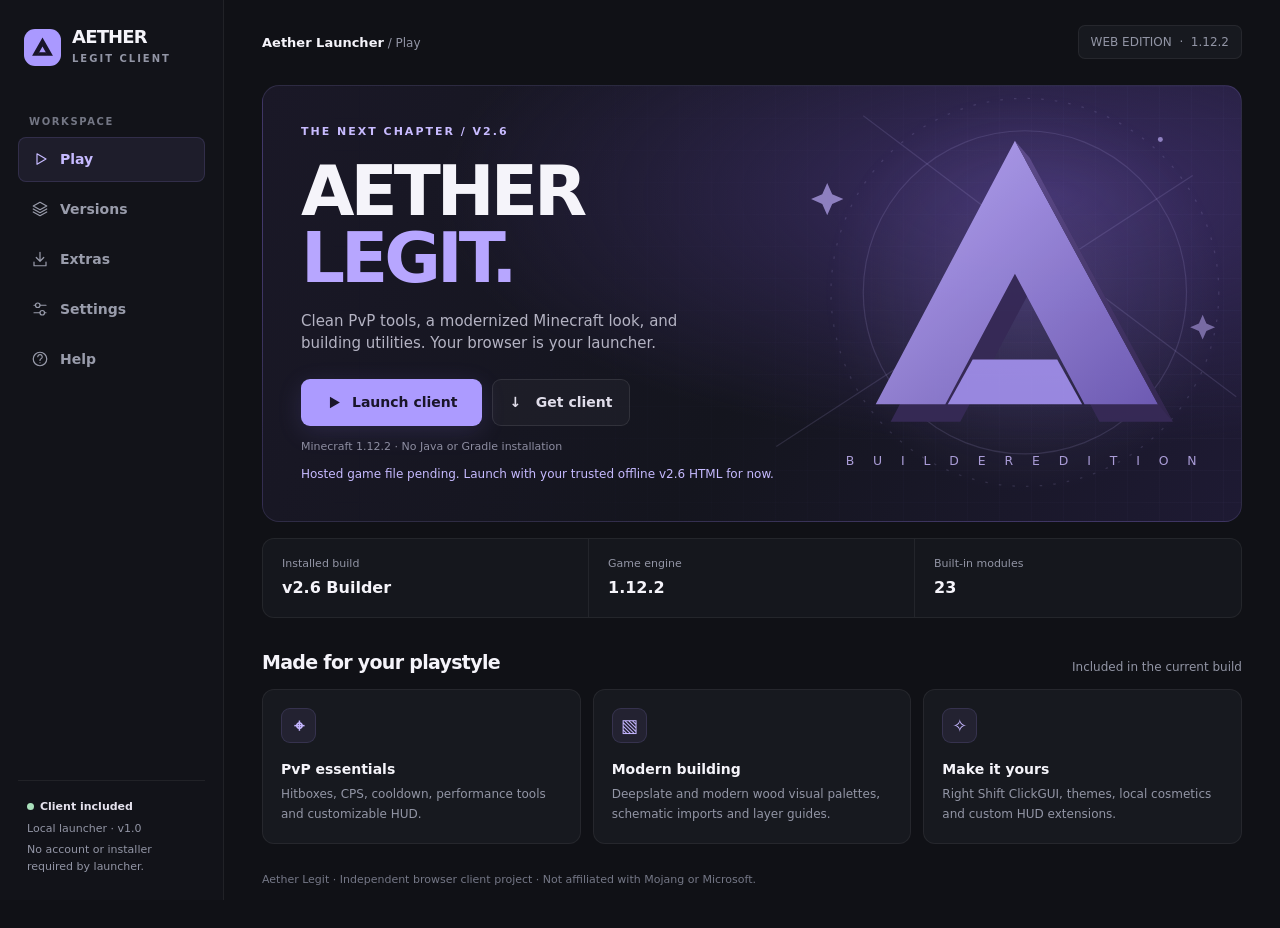
==== aether-legit/index.html @ 1e9635c4 "Add Aether Legit v2.6 launcher with local-file fallback" ====
<!doctype html>
<html lang="en"><head><meta charset="utf-8"><meta name="viewport" content="width=device-width, initial-scale=1"><meta name="theme-color" content="#101116"><title>Aether Legit — Launcher</title><meta name="description" content="Launch Aether Legit 1.12.2 Builder Edition in your browser."><style>
:root{color-scheme:dark;--bg:#101116;--surface:#17191f;--line:#ffffff10;--muted:#9295a5;--text:#f5f4fa;--accent:#ac9bff;--accent2:#c8bbff}*{box-sizing:border-box}body{margin:0;background:var(--bg);color:var(--text);font:14px/1.5 system-ui,-apple-system,Segoe UI,sans-serif}button,a{font:inherit}button{cursor:pointer}a{color:inherit;text-decoration:none}button:focus-visible,a:focus-visible,input:focus-visible{outline:2px solid var(--accent);outline-offset:4px}button{color:inherit}.layout{min-height:100vh;display:grid;grid-template-columns:224px 1fr}.sidebar{position:sticky;top:0;height:100vh;display:flex;flex-direction:column;padding:27px 18px 20px;background:#121319;border-right:1px solid var(--line)}.brand{display:flex;align-items:center;gap:11px;padding:0 6px 30px}.brandmark{width:37px;height:37px;border-radius:11px;background:#aa99ff;color:#19152b;display:grid;place-items:center}.brandmark svg{width:25px}.brand b{font-size:18px;letter-spacing:-.8px;display:block;line-height:1.1}.brand small{font-size:10px;letter-spacing:2px;color:var(--muted);font-weight:700}.navlabel{font-size:10px;letter-spacing:1.6px;color:#737684;margin:16px 11px 8px;font-weight:700}.nav{display:flex;flex-direction:column;gap:5px}.nav button{display:flex;align-items:center;gap:11px;padding:11px 12px;border:1px solid transparent;background:transparent;border-radius:8px;text-align:left;color:#999cab;font-weight:550}.nav button svg{width:18px;height:18px;stroke:currentColor;fill:none;stroke-width:1.6;stroke-linecap:round;stroke-linejoin:round}.nav button:hover{background:#ffffff08;color:#fff}.nav button.active{background:#a795ff15;color:#c6baff;border-color:#a795ff25}.sidefoot{margin-top:auto;border-top:1px solid var(--line);padding:18px 9px 0;color:var(--muted);font-size:11px}.sidefoot b{color:#e5e2ed;font-weight:600}.sidefoot p{margin:5px 0}.dot{display:inline-block;width:7px;height:7px;border-radius:50%;background:#a9e0bb;margin-right:6px}.main{min-width:0;padding:25px 38px 40px;max-width:1500px;width:100%;margin:auto;align-self:start}.top{display:flex;justify-content:space-between;align-items:center;margin-bottom:26px}.top span{color:var(--muted);font-size:12px}.top b{font-size:13px}.top .build{padding:7px 12px;border:1px solid var(--line);border-radius:7px;background:#17191f}.page[hidden]{display:none}.page{animation:appear .2s ease both}@keyframes appear{from{opacity:.4;transform:translateY(4px)}to{opacity:1;transform:none}}.hero{min-height:350px;border:1px solid #b3a0ff24;position:relative;isolation:isolate;overflow:hidden;border-radius:17px;background:radial-gradient(ellipse at 80% 25%,#3b2d65 0,transparent 55%),linear-gradient(115deg,#1a1827 0%,#14151e 52%,#1e1a33);display:flex;align-items:center;padding:38px}.hero:before{content:'';position:absolute;inset:0;z-index:-1;background-image:linear-gradient(#b2a1ff07 1px,transparent 1px),linear-gradient(90deg,#b2a1ff07 1px,transparent 1px);background-size:32px 32px;mask-image:linear-gradient(90deg,transparent,#000)}.hero-copy{position:relative;z-index:1;max-width:540px}.eyebrow{color:var(--accent2);font-size:11px;font-weight:700;letter-spacing:2px;text-transform:uppercase}.hero h1{font-size:clamp(40px,5.4vw,76px);letter-spacing:-4px;line-height:.97;margin:17px 0 18px;font-weight:850}.hero h1 span{color:#b7a6ff}.hero p{max-width:400px;color:#b4b3c3;font-size:15px;margin:0 0 24px}.hero-art{position:absolute;right:0;top:0;width:57%;height:100%;z-index:-1;opacity:.92}.launchrow{display:flex;align-items:center;flex-wrap:wrap;gap:10px}.primary{display:inline-flex;align-items:center;justify-content:center;gap:10px;border:0;background:var(--accent);color:#19152a;font-weight:800;padding:13px 24px;border-radius:9px;box-shadow:0 6px 25px #9b83ff25;transition:background .16s,transform .16s}.primary:hover{background:#c9bcff;transform:translateY(-1px)}.secondary{display:inline-flex;justify-content:center;align-items:center;gap:8px;background:#ffffff08;border:1px solid #ffffff18;border-radius:9px;padding:12px 17px;font-weight:650;color:#e0ddea}.secondary:hover{background:#ffffff12}.playicon{width:17px;height:17px;fill:currentColor}.micro{font-size:11px;color:#8d8da1;margin-top:13px}.strip{display:grid;grid-template-columns:repeat(3,1fr);margin-top:16px;border:1px solid var(--line);border-radius:12px;background:#15171d}.stat{padding:17px 19px;border-right:1px solid var(--line)}.stat:last-child{border:0}.stat span{display:block;color:var(--muted);font-size:11px}.stat b{display:block;font-size:16px;margin-top:3px}.sectionhead{display:flex;align-items:end;justify-content:space-between;margin:30px 0 13px;gap:12px}.sectionhead h2,.pagehead h1{margin:0;letter-spacing:-.7px}.sectionhead h2{font-size:19px}.sectionhead span{color:var(--muted);font-size:12px}.features{display:grid;grid-template-columns:repeat(3,1fr);gap:12px}.feature,.panel{background:var(--surface);border:1px solid var(--line);border-radius:12px;padding:18px}.feature .icon{width:35px;height:35px;display:grid;place-items:center;background:#a795ff15;border:1px solid #a795ff24;border-radius:9px;color:#c5b6ff;font-size:18px;font-weight:800;margin-bottom:16px}.feature h3{font-size:14px;margin:0 0 5px}.feature p,.panel p{font-size:12px;color:var(--muted);margin:0;line-height:1.65}.pagehead{margin:16px 0 24px}.pagehead h1{font-size:34px}.pagehead p{color:var(--muted);margin:4px 0}.panel{margin-bottom:14px}.panel h2{font-size:17px;margin:0 0 10px}.versionrow,.downloadrow,.settingrow{display:flex;align-items:center;justify-content:space-between;gap:16px;padding:15px 0;border-bottom:1px solid var(--line)}.versionrow:last-child,.downloadrow:last-child,.settingrow:last-child{border-bottom:0}.versionrow strong,.downloadrow strong,.settingrow strong{display:block}.versionrow small,.downloadrow small,.settingrow small{display:block;color:var(--muted);font-size:12px;margin-top:4px}.tag{font-size:10px;letter-spacing:.8px;text-transform:uppercase;background:#a795ff1a;color:var(--accent2);padding:5px 8px;border-radius:5px}.settingswitch{width:42px;height:24px;appearance:none;background:#373945;border:0;border-radius:20px;position:relative;cursor:pointer;flex-shrink:0;transition:background .15s}.settingswitch:before{content:'';position:absolute;width:16px;height:16px;border-radius:50%;background:#fff;left:4px;top:4px;transition:transform .15s}.settingswitch:checked{background:#9f8aea}.settingswitch:checked:before{transform:translateX(18px)}.notes{padding-left:18px;color:#c5c5cf;font-size:13px;line-height:1.85}.footer{color:#747786;font-size:11px;margin-top:28px}.hint{color:#a8a7b7;font-size:12px;margin-top:14px}.kbd{border:1px solid #ffffff20;background:#ffffff0b;border-radius:4px;padding:2px 6px;font:11px monospace}.launchstatus{color:#c6baff;margin-top:10px;font-size:12px;min-height:18px}.help details{border-top:1px solid var(--line);padding:14px 0}.help summary{cursor:pointer;font-weight:650}.help details p{margin:8px 0 0}.mobilebrand{display:none}@media(max-width:1000px){.layout{grid-template-columns:185px 1fr}.main{padding:24px}.hero{padding:28px;min-height:340px}.hero-art{opacity:.65}.features{gap:8px}.feature{padding:14px}}@media(max-width:700px){.layout{display:block}.sidebar{height:auto;position:static;padding:14px 14px 9px;border-right:0;border-bottom:1px solid var(--line)}.brand{padding:0 0 14px}.nav{flex-direction:row;overflow-x:auto}.nav button{white-space:nowrap;padding:9px 10px;font-size:12px}.nav button svg{display:none}.navlabel,.sidefoot{display:none}.main{padding:18px 14px}.top{margin-bottom:15px}.hero{padding:24px;min-height:340px}.hero-art{width:85%;opacity:.35}.hero h1{letter-spacing:-2px}.strip{grid-template-columns:1fr 1fr 1fr}.stat{padding:12px 9px}.stat b{font-size:13px}.features{grid-template-columns:1fr}.feature{display:grid;grid-template-columns:36px 1fr;column-gap:12px}.feature .icon{grid-row:span 2;margin:0}.sectionhead span{display:none}.versionrow,.downloadrow{flex-wrap:wrap}.pagehead h1{font-size:28px}}@media(prefers-reduced-motion:reduce){*,*::before,*::after{animation:none!important;transition:none!important}}
</style></head><body><div class="layout"><aside class="sidebar"><a class="brand" href="#play" aria-label="Aether Legit home"><div class="brandmark"><svg viewBox="0 0 48 48" aria-hidden="true"><path fill="currentColor" d="M24 5 44 40H34L24 22 14 40H4L24 5Zm-6 28h12l4 7H14Z"/></svg></div><div><b>AETHER</b><small>LEGIT CLIENT</small></div></a><div class="navlabel">WORKSPACE</div><nav class="nav" aria-label="Launcher navigation"><button data-page="play" class="active"><svg viewBox="0 0 24 24"><path d="m8 5 12 7-12 7Z"/></svg>Play</button><button data-page="versions"><svg viewBox="0 0 24 24"><path d="m12 3 9 5-9 5-9-5 9-5Zm-9 9 9 5 9-5M3 16l9 5 9-5"/></svg>Versions</button><button data-page="extras"><svg viewBox="0 0 24 24"><path d="M12 3v12m-5-5 5 5 5-5M4 16v5h16v-5"/></svg>Extras</button><button data-page="settings"><svg viewBox="0 0 24 24"><path d="M4 7h16M4 17h16"/><circle cx="9" cy="7" r="3" fill="#121319"/><circle cx="15" cy="17" r="3" fill="#121319"/></svg>Settings</button><button data-page="help"><svg viewBox="0 0 24 24"><circle cx="12" cy="12" r="9"/><path d="M9 9a3 3 0 1 1 4 3c-1 .5-1 1-1 2m0 3h.01"/></svg>Help</button></nav><div class="sidefoot"><b><span class="dot"></span>Client included</b><p>Local launcher · v1.0</p><p>No account or installer required by launcher.</p></div></aside><main class="main"><header class="top"><div><b>Aether Launcher</b><span> / <span id="crumb">Play</span></span></div><span class="build">WEB EDITION &nbsp;·&nbsp; 1.12.2</span></header>
<section class="page" id="play"><div class="hero"><svg class="hero-art" viewBox="0 0 520 350" preserveAspectRatio="xMidYMid slice" aria-hidden="true"><defs><linearGradient id="face" x1="0" x2="1" y1="0" y2="1"><stop stop-color="#c2b1ff"/><stop offset="1" stop-color="#7460bd"/></linearGradient><linearGradient id="edge"><stop stop-color="#635092"/><stop offset="1" stop-color="#32264e"/></linearGradient><radialGradient id="glow"><stop stop-color="#b4a0ff" stop-opacity=".19"/><stop offset="1" stop-color="#b4a0ff" stop-opacity="0"/></radialGradient></defs><circle cx="310" cy="166" r="165" fill="url(#glow)"/><g fill="none" stroke="#c9baff" stroke-opacity=".15"><circle cx="310" cy="166" r="130"/><circle cx="310" cy="166" r="156" stroke-dasharray="2 9"/><path d="M110 290 445 72M180 24 480 250"/></g><g transform="translate(190 44)"><path d="m112 0 115 212h-59l-56-105-56 105H0Z" fill="#382b58" transform="translate(12 14)"/><path d="m112 0 115 212h-59l-56-105-56 105H0Z" fill="url(#face)"/><path d="m112 0 115 212 12 14-115-212Z" fill="url(#edge)"/><path d="m78 176 68 0 20 36H58Z" fill="#a391ee"/></g><g fill="#c4b3ff"><path d="m151 78 4 9 9 4-9 4-4 9-4-9-9-4 9-4Z" opacity=".7"/><path d="m453 184 3 7 7 3-7 3-3 7-3-7-7-3 7-3Z" opacity=".55"/><circle cx="419" cy="43" r="2" opacity=".7"/></g><text x="310" y="305" fill="#b7a8e6" font-family="system-ui" font-size="10" letter-spacing="6" text-anchor="middle">B U I L D E R  E D I T I O N</text></svg><div class="hero-copy"><div class="eyebrow">THE NEXT CHAPTER / V2.6</div><h1>AETHER<br><span>LEGIT.</span></h1><p>Clean PvP tools, a modernized Minecraft look, and building utilities. Your browser is your launcher.</p><div class="launchrow"><a class="primary launch" href="client/index.html"><svg class="playicon" viewBox="0 0 24 24"><path d="M7 4 21 12 7 20Z"/></svg>Launch client</a><a class="secondary" href="client/index.html" download="Aether_Legit_1.12.2_v2.6.html">↓ &nbsp; Get client</a></div><div class="micro">Minecraft 1.12.2 · No Java or Gradle installation</div><div class="launchstatus" role="status">Hosted game file pending. Launch with your trusted offline v2.6 HTML for now.</div><input id="al-local-file" type="file" accept=".html,.htm,text/html" hidden></div></div><div class="strip"><div class="stat"><span>Installed build</span><b>v2.6 Builder</b></div><div class="stat"><span>Game engine</span><b>1.12.2</b></div><div class="stat"><span>Built-in modules</span><b>23</b></div></div><div class="sectionhead"><h2>Made for your playstyle</h2><span>Included in the current build</span></div><div class="features"><article class="feature"><div class="icon">⌖</div><h3>PvP essentials</h3><p>Hitboxes, CPS, cooldown, performance tools and customizable HUD.</p></article><article class="feature"><div class="icon">▧</div><h3>Modern building</h3><p>Deepslate and modern wood visual palettes, schematic imports and layer guides.</p></article><article class="feature"><div class="icon">✧</div><h3>Make it yours</h3><p>Right Shift ClickGUI, themes, local cosmetics and custom HUD extensions.</p></article></div></section>
<section class="page" id="versions" hidden><div class="pagehead"><div class="eyebrow">Library</div><h1>Client versions</h1><p>Choose from the builds included with this launcher.</p></div><div class="panel"><div class="versionrow"><div><span class="tag">Included build</span><h2 style="margin:9px 0 4px">Aether Legit v2.6</h2><small>Builder Edition · Minecraft 1.12.2 · Standalone HTML</small></div><a class="primary launch" href="client/index.html">Launch</a></div></div><div class="panel"><h2>What's new in v2.6</h2><ul class="notes"><li>Modern wood and deepslate texture palettes.</li><li>Mace and wind charge visual replacements.</li><li>Existing PvP HUD, hitboxes, cosmetics and mod loader.</li></ul><p>Modern item appearances use existing 1.12.2 mechanics. This is not a 26.2 protocol or gameplay port.</p></div></section>
<section class="page" id="extras" hidden><div class="pagehead"><div class="eyebrow">Customize</div><h1>Extras</h1><p>Optional files for your client.</p></div><div class="panel"><h2>Resource packs</h2><div class="downloadrow"><div><strong>Modern Woods</strong><small>New wood appearances · 1.12.2 resource pack</small></div><a class="secondary" href="extras/Aether_Modern_Woods_1.12.2.zip" download>Download</a></div><div class="downloadrow"><div><strong>Deepslate</strong><small>Deepslate block replacements · 1.12.2 resource pack</small></div><a class="secondary" href="extras/Aether_Deepslate_1.12.2.zip" download>Download</a></div><div class="downloadrow"><div><strong>Wind Charge</strong><small>Snowball appearance replacement · 1.12.2 resource pack</small></div><a class="secondary" href="extras/Aether_Wind_Charge_1.12.2.zip" download>Download</a></div></div><div class="panel"><h2>Aether mods</h2><div class="downloadrow"><div><strong>Combat Readout</strong><small>HUD extension · import in Right Shift → Mods</small></div><a class="secondary" href="extras/Combat_Readout.aethermod" download>Download</a></div></div></section>
<section class="page" id="settings" hidden><div class="pagehead"><div class="eyebrow">Preferences</div><h1>Launcher settings</h1><p>Customize how the launcher behaves.</p></div><div class="panel"><div class="settingrow"><div><strong>Launch in a new tab</strong><small>Keep the launcher available while playing.</small></div><input class="settingswitch" id="newtab" type="checkbox" checked aria-label="Launch in a new tab"></div><div class="settingrow"><div><strong>Remember last section</strong><small>Reopen the last launcher page next time.</small></div><input class="settingswitch" id="remember" type="checkbox" aria-label="Remember last section"></div><div class="settingrow"><div><strong>Reset launcher preferences</strong><small>Does not erase Minecraft worlds or client settings.</small></div><button class="secondary" id="reset">Reset</button></div><p id="settingsstatus" role="status" class="hint"></p></div></section>
<section class="page" id="help" hidden><div class="pagehead"><div class="eyebrow">Support</div><h1>Getting started</h1><p>Everything you need to launch and customize Aether.</p></div><div class="panel help"><h2>Quick answers</h2><details open><summary>How do I play?</summary><p>Choose Play → Launch client. Wait for the game’s loading screen. Open Edit Profile to set your username and skin, then use Singleplayer or Multiplayer.</p></details><details><summary>How do I open the in-game GUI?</summary><p>Press <span class="kbd">Right Shift</span> in the client. Press it again or use Escape to close the custom menu.</p></details><details><summary>Can I join any Minecraft server?</summary><p>Browser multiplayer requires a compatible Eaglercraft WebSocket server or bridge. The launcher does not translate Minecraft protocols.</p></details><details><summary>Why are modern items not behaving like 26.2?</summary><p>This build uses the 1.12.2 engine. Modern items are visual replacements; their new gameplay abilities are not implemented.</p></details><details><summary>Where are my worlds and preferences saved?</summary><p>They are stored by the browser. Opening from a different website address, browser, or local file may use different storage. Keep world backups before changing hosts.</p></details><details><summary>How do I host this launcher?</summary><p>Extract the full website ZIP and publish its contents to a static host that you have permission to use. Keep the client and extras directories beside index.html. Only publish the game file if you have the necessary distribution rights.</p></details></div></section><footer class="footer">Aether Legit · Independent browser client project · Not affiliated with Mojang or Microsoft.</footer></main></div><script>
(()=>{'use strict';const pages=['play','versions','extras','settings','help'];const $=id=>document.getElementById(id);const get=(k,d)=>{try{return localStorage.getItem('aetherLauncher.'+k)??d}catch{return d}};const set=(k,v)=>{try{localStorage.setItem('aetherLauncher.'+k,v);return true}catch{return false}};const newtab=$('newtab'),remember=$('remember');newtab.checked=get('newtab','true')==='true';remember.checked=get('remember','false')==='true';function links(){for(const a of document.querySelectorAll('.launch')){a.target=newtab.checked?'_blank':'_self';a.rel='noopener';}}function page(k){if(!pages.includes(k))k='play';for(const id of pages)$(id).hidden=id!==k;for(const b of document.querySelectorAll('[data-page]')){const on=b.dataset.page===k;b.classList.toggle('active',on);if(on)b.setAttribute('aria-current','page');else b.removeAttribute('aria-current')} $('crumb').textContent=k[0].toUpperCase()+k.slice(1);if(remember.checked)set('page',k);document.title='Aether Legit — '+$('crumb').textContent;}function navigate(k){if(location.hash.slice(1)===k)page(k);else location.hash=k}for(const b of document.querySelectorAll('[data-page]'))b.onclick=()=>navigate(b.dataset.page);addEventListener('hashchange',()=>page(location.hash.slice(1)));newtab.onchange=()=>{links();$('settingsstatus').textContent=set('newtab',String(newtab.checked))?'Preference saved.':'Preference applied for this session.'};remember.onchange=()=>{$('settingsstatus').textContent=set('remember',String(remember.checked))?'Preference saved.':'Preference applied for this session.';if(remember.checked)set('page',location.hash.slice(1)||'settings')};$('reset').onclick=()=>{newtab.checked=true;remember.checked=false;links();set('newtab','true');set('remember','false');set('page','play');$('settingsstatus').textContent='Launcher preferences reset.'};for(const a of document.querySelectorAll('.launch'))a.addEventListener('click',()=>{document.querySelector('.launchstatus').textContent=newtab.checked?'Opening Aether in a new tab…':'Opening Aether…'});links();page(location.hash.slice(1)||(remember.checked?get('page','play'):'play'));})();
</script><script>
(()=>{const input=document.getElementById('al-local-file'),status=document.querySelector('.launchstatus');let hosted=false;
fetch('client/index.html',{method:'HEAD',cache:'no-store'}).then(r=>{hosted=r.ok;if(hosted)status.textContent='Hosted client ready.';}).catch(()=>{});
for(const a of document.querySelectorAll('a[href="client/index.html"]'))a.addEventListener('click',e=>{if(hosted)return;e.preventDefault();if(a.hasAttribute('download')){status.textContent='The game file is not hosted yet. Use your existing Aether v2.6 offline HTML.';location.hash='play';return;}input.click();status.textContent='Choose your trusted Aether Legit offline HTML file.';});
input.addEventListener('change',()=>{const f=input.files[0];if(!f)return;if(!/\.html?$/i.test(f.name)){status.textContent='Choose an HTML client file.';return;}const url=URL.createObjectURL(f);const tab=window.open(url,'_blank','noopener,noreferrer');status.textContent='Local file selected. If the browser blocks opening it, open the HTML directly from your downloads.';input.value='';});
for(const a of document.querySelectorAll('a[href^="extras/"]'))a.addEventListener('click',async e=>{e.preventDefault();try{const r=await fetch(a.href,{method:'HEAD'});if(r.ok){const link=document.createElement('a');link.href=a.href;link.download='';link.click();return;}}catch{} alert('This extra is not hosted yet. Use the extras folder in the original launcher ZIP.');});
})();
</script></body></html>
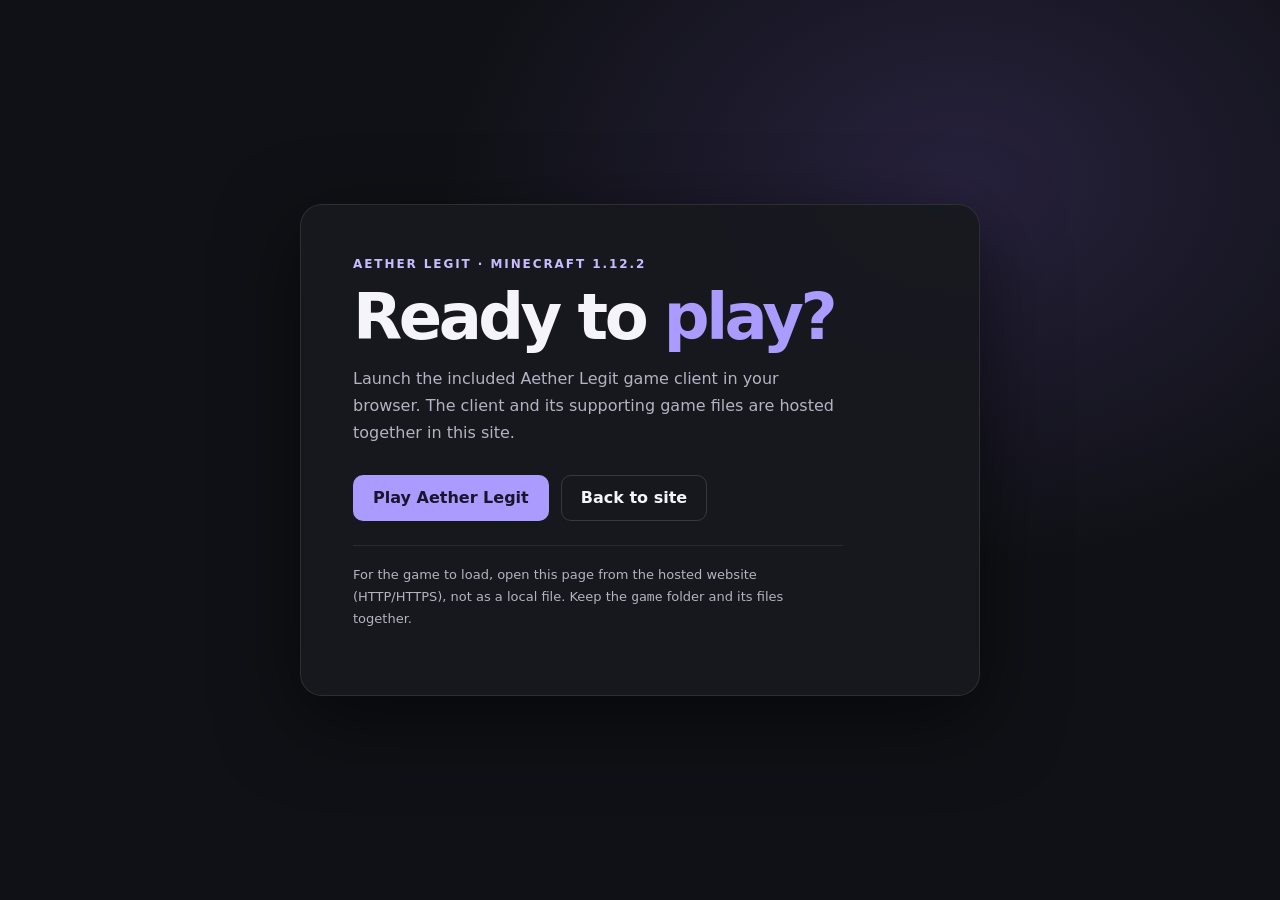
==== commit 1aded7e8: "Fix Aether Legit launcher to open playable client" ====
--- a/aether-legit/index.html
+++ b/aether-legit/index.html
@@ -1,18 +1,38 @@
 <!doctype html>
-<html lang="en"><head><meta charset="utf-8"><meta name="viewport" content="width=device-width, initial-scale=1"><meta name="theme-color" content="#101116"><title>Aether Legit — Launcher</title><meta name="description" content="Launch Aether Legit 1.12.2 Builder Edition in your browser."><style>
-:root{color-scheme:dark;--bg:#101116;--surface:#17191f;--line:#ffffff10;--muted:#9295a5;--text:#f5f4fa;--accent:#ac9bff;--accent2:#c8bbff}*{box-sizing:border-box}body{margin:0;background:var(--bg);color:var(--text);font:14px/1.5 system-ui,-apple-system,Segoe UI,sans-serif}button,a{font:inherit}button{cursor:pointer}a{color:inherit;text-decoration:none}button:focus-visible,a:focus-visible,input:focus-visible{outline:2px solid var(--accent);outline-offset:4px}button{color:inherit}.layout{min-height:100vh;display:grid;grid-template-columns:224px 1fr}.sidebar{position:sticky;top:0;height:100vh;display:flex;flex-direction:column;padding:27px 18px 20px;background:#121319;border-right:1px solid var(--line)}.brand{display:flex;align-items:center;gap:11px;padding:0 6px 30px}.brandmark{width:37px;height:37px;border-radius:11px;background:#aa99ff;color:#19152b;display:grid;place-items:center}.brandmark svg{width:25px}.brand b{font-size:18px;letter-spacing:-.8px;display:block;line-height:1.1}.brand small{font-size:10px;letter-spacing:2px;color:var(--muted);font-weight:700}.navlabel{font-size:10px;letter-spacing:1.6px;color:#737684;margin:16px 11px 8px;font-weight:700}.nav{display:flex;flex-direction:column;gap:5px}.nav button{display:flex;align-items:center;gap:11px;padding:11px 12px;border:1px solid transparent;background:transparent;border-radius:8px;text-align:left;color:#999cab;font-weight:550}.nav button svg{width:18px;height:18px;stroke:currentColor;fill:none;stroke-width:1.6;stroke-linecap:round;stroke-linejoin:round}.nav button:hover{background:#ffffff08;color:#fff}.nav button.active{background:#a795ff15;color:#c6baff;border-color:#a795ff25}.sidefoot{margin-top:auto;border-top:1px solid var(--line);padding:18px 9px 0;color:var(--muted);font-size:11px}.sidefoot b{color:#e5e2ed;font-weight:600}.sidefoot p{margin:5px 0}.dot{display:inline-block;width:7px;height:7px;border-radius:50%;background:#a9e0bb;margin-right:6px}.main{min-width:0;padding:25px 38px 40px;max-width:1500px;width:100%;margin:auto;align-self:start}.top{display:flex;justify-content:space-between;align-items:center;margin-bottom:26px}.top span{color:var(--muted);font-size:12px}.top b{font-size:13px}.top .build{padding:7px 12px;border:1px solid var(--line);border-radius:7px;background:#17191f}.page[hidden]{display:none}.page{animation:appear .2s ease both}@keyframes appear{from{opacity:.4;transform:translateY(4px)}to{opacity:1;transform:none}}.hero{min-height:350px;border:1px solid #b3a0ff24;position:relative;isolation:isolate;overflow:hidden;border-radius:17px;background:radial-gradient(ellipse at 80% 25%,#3b2d65 0,transparent 55%),linear-gradient(115deg,#1a1827 0%,#14151e 52%,#1e1a33);display:flex;align-items:center;padding:38px}.hero:before{content:'';position:absolute;inset:0;z-index:-1;background-image:linear-gradient(#b2a1ff07 1px,transparent 1px),linear-gradient(90deg,#b2a1ff07 1px,transparent 1px);background-size:32px 32px;mask-image:linear-gradient(90deg,transparent,#000)}.hero-copy{position:relative;z-index:1;max-width:540px}.eyebrow{color:var(--accent2);font-size:11px;font-weight:700;letter-spacing:2px;text-transform:uppercase}.hero h1{font-size:clamp(40px,5.4vw,76px);letter-spacing:-4px;line-height:.97;margin:17px 0 18px;font-weight:850}.hero h1 span{color:#b7a6ff}.hero p{max-width:400px;color:#b4b3c3;font-size:15px;margin:0 0 24px}.hero-art{position:absolute;right:0;top:0;width:57%;height:100%;z-index:-1;opacity:.92}.launchrow{display:flex;align-items:center;flex-wrap:wrap;gap:10px}.primary{display:inline-flex;align-items:center;justify-content:center;gap:10px;border:0;background:var(--accent);color:#19152a;font-weight:800;padding:13px 24px;border-radius:9px;box-shadow:0 6px 25px #9b83ff25;transition:background .16s,transform .16s}.primary:hover{background:#c9bcff;transform:translateY(-1px)}.secondary{display:inline-flex;justify-content:center;align-items:center;gap:8px;background:#ffffff08;border:1px solid #ffffff18;border-radius:9px;padding:12px 17px;font-weight:650;color:#e0ddea}.secondary:hover{background:#ffffff12}.playicon{width:17px;height:17px;fill:currentColor}.micro{font-size:11px;color:#8d8da1;margin-top:13px}.strip{display:grid;grid-template-columns:repeat(3,1fr);margin-top:16px;border:1px solid var(--line);border-radius:12px;background:#15171d}.stat{padding:17px 19px;border-right:1px solid var(--line)}.stat:last-child{border:0}.stat span{display:block;color:var(--muted);font-size:11px}.stat b{display:block;font-size:16px;margin-top:3px}.sectionhead{display:flex;align-items:end;justify-content:space-between;margin:30px 0 13px;gap:12px}.sectionhead h2,.pagehead h1{margin:0;letter-spacing:-.7px}.sectionhead h2{font-size:19px}.sectionhead span{color:var(--muted);font-size:12px}.features{display:grid;grid-template-columns:repeat(3,1fr);gap:12px}.feature,.panel{background:var(--surface);border:1px solid var(--line);border-radius:12px;padding:18px}.feature .icon{width:35px;height:35px;display:grid;place-items:center;background:#a795ff15;border:1px solid #a795ff24;border-radius:9px;color:#c5b6ff;font-size:18px;font-weight:800;margin-bottom:16px}.feature h3{font-size:14px;margin:0 0 5px}.feature p,.panel p{font-size:12px;color:var(--muted);margin:0;line-height:1.65}.pagehead{margin:16px 0 24px}.pagehead h1{font-size:34px}.pagehead p{color:var(--muted);margin:4px 0}.panel{margin-bottom:14px}.panel h2{font-size:17px;margin:0 0 10px}.versionrow,.downloadrow,.settingrow{display:flex;align-items:center;justify-content:space-between;gap:16px;padding:15px 0;border-bottom:1px solid var(--line)}.versionrow:last-child,.downloadrow:last-child,.settingrow:last-child{border-bottom:0}.versionrow strong,.downloadrow strong,.settingrow strong{display:block}.versionrow small,.downloadrow small,.settingrow small{display:block;color:var(--muted);font-size:12px;margin-top:4px}.tag{font-size:10px;letter-spacing:.8px;text-transform:uppercase;background:#a795ff1a;color:var(--accent2);padding:5px 8px;border-radius:5px}.settingswitch{width:42px;height:24px;appearance:none;background:#373945;border:0;border-radius:20px;position:relative;cursor:pointer;flex-shrink:0;transition:background .15s}.settingswitch:before{content:'';position:absolute;width:16px;height:16px;border-radius:50%;background:#fff;left:4px;top:4px;transition:transform .15s}.settingswitch:checked{background:#9f8aea}.settingswitch:checked:before{transform:translateX(18px)}.notes{padding-left:18px;color:#c5c5cf;font-size:13px;line-height:1.85}.footer{color:#747786;font-size:11px;margin-top:28px}.hint{color:#a8a7b7;font-size:12px;margin-top:14px}.kbd{border:1px solid #ffffff20;background:#ffffff0b;border-radius:4px;padding:2px 6px;font:11px monospace}.launchstatus{color:#c6baff;margin-top:10px;font-size:12px;min-height:18px}.help details{border-top:1px solid var(--line);padding:14px 0}.help summary{cursor:pointer;font-weight:650}.help details p{margin:8px 0 0}.mobilebrand{display:none}@media(max-width:1000px){.layout{grid-template-columns:185px 1fr}.main{padding:24px}.hero{padding:28px;min-height:340px}.hero-art{opacity:.65}.features{gap:8px}.feature{padding:14px}}@media(max-width:700px){.layout{display:block}.sidebar{height:auto;position:static;padding:14px 14px 9px;border-right:0;border-bottom:1px solid var(--line)}.brand{padding:0 0 14px}.nav{flex-direction:row;overflow-x:auto}.nav button{white-space:nowrap;padding:9px 10px;font-size:12px}.nav button svg{display:none}.navlabel,.sidefoot{display:none}.main{padding:18px 14px}.top{margin-bottom:15px}.hero{padding:24px;min-height:340px}.hero-art{width:85%;opacity:.35}.hero h1{letter-spacing:-2px}.strip{grid-template-columns:1fr 1fr 1fr}.stat{padding:12px 9px}.stat b{font-size:13px}.features{grid-template-columns:1fr}.feature{display:grid;grid-template-columns:36px 1fr;column-gap:12px}.feature .icon{grid-row:span 2;margin:0}.sectionhead span{display:none}.versionrow,.downloadrow{flex-wrap:wrap}.pagehead h1{font-size:28px}}@media(prefers-reduced-motion:reduce){*,*::before,*::after{animation:none!important;transition:none!important}}
-</style></head><body><div class="layout"><aside class="sidebar"><a class="brand" href="#play" aria-label="Aether Legit home"><div class="brandmark"><svg viewBox="0 0 48 48" aria-hidden="true"><path fill="currentColor" d="M24 5 44 40H34L24 22 14 40H4L24 5Zm-6 28h12l4 7H14Z"/></svg></div><div><b>AETHER</b><small>LEGIT CLIENT</small></div></a><div class="navlabel">WORKSPACE</div><nav class="nav" aria-label="Launcher navigation"><button data-page="play" class="active"><svg viewBox="0 0 24 24"><path d="m8 5 12 7-12 7Z"/></svg>Play</button><button data-page="versions"><svg viewBox="0 0 24 24"><path d="m12 3 9 5-9 5-9-5 9-5Zm-9 9 9 5 9-5M3 16l9 5 9-5"/></svg>Versions</button><button data-page="extras"><svg viewBox="0 0 24 24"><path d="M12 3v12m-5-5 5 5 5-5M4 16v5h16v-5"/></svg>Extras</button><button data-page="settings"><svg viewBox="0 0 24 24"><path d="M4 7h16M4 17h16"/><circle cx="9" cy="7" r="3" fill="#121319"/><circle cx="15" cy="17" r="3" fill="#121319"/></svg>Settings</button><button data-page="help"><svg viewBox="0 0 24 24"><circle cx="12" cy="12" r="9"/><path d="M9 9a3 3 0 1 1 4 3c-1 .5-1 1-1 2m0 3h.01"/></svg>Help</button></nav><div class="sidefoot"><b><span class="dot"></span>Client included</b><p>Local launcher · v1.0</p><p>No account or installer required by launcher.</p></div></aside><main class="main"><header class="top"><div><b>Aether Launcher</b><span> / <span id="crumb">Play</span></span></div><span class="build">WEB EDITION &nbsp;·&nbsp; 1.12.2</span></header>
-<section class="page" id="play"><div class="hero"><svg class="hero-art" viewBox="0 0 520 350" preserveAspectRatio="xMidYMid slice" aria-hidden="true"><defs><linearGradient id="face" x1="0" x2="1" y1="0" y2="1"><stop stop-color="#c2b1ff"/><stop offset="1" stop-color="#7460bd"/></linearGradient><linearGradient id="edge"><stop stop-color="#635092"/><stop offset="1" stop-color="#32264e"/></linearGradient><radialGradient id="glow"><stop stop-color="#b4a0ff" stop-opacity=".19"/><stop offset="1" stop-color="#b4a0ff" stop-opacity="0"/></radialGradient></defs><circle cx="310" cy="166" r="165" fill="url(#glow)"/><g fill="none" stroke="#c9baff" stroke-opacity=".15"><circle cx="310" cy="166" r="130"/><circle cx="310" cy="166" r="156" stroke-dasharray="2 9"/><path d="M110 290 445 72M180 24 480 250"/></g><g transform="translate(190 44)"><path d="m112 0 115 212h-59l-56-105-56 105H0Z" fill="#382b58" transform="translate(12 14)"/><path d="m112 0 115 212h-59l-56-105-56 105H0Z" fill="url(#face)"/><path d="m112 0 115 212 12 14-115-212Z" fill="url(#edge)"/><path d="m78 176 68 0 20 36H58Z" fill="#a391ee"/></g><g fill="#c4b3ff"><path d="m151 78 4 9 9 4-9 4-4 9-4-9-9-4 9-4Z" opacity=".7"/><path d="m453 184 3 7 7 3-7 3-3 7-3-7-7-3 7-3Z" opacity=".55"/><circle cx="419" cy="43" r="2" opacity=".7"/></g><text x="310" y="305" fill="#b7a8e6" font-family="system-ui" font-size="10" letter-spacing="6" text-anchor="middle">B U I L D E R  E D I T I O N</text></svg><div class="hero-copy"><div class="eyebrow">THE NEXT CHAPTER / V2.6</div><h1>AETHER<br><span>LEGIT.</span></h1><p>Clean PvP tools, a modernized Minecraft look, and building utilities. Your browser is your launcher.</p><div class="launchrow"><a class="primary launch" href="client/index.html"><svg class="playicon" viewBox="0 0 24 24"><path d="M7 4 21 12 7 20Z"/></svg>Launch client</a><a class="secondary" href="client/index.html" download="Aether_Legit_1.12.2_v2.6.html">↓ &nbsp; Get client</a></div><div class="micro">Minecraft 1.12.2 · No Java or Gradle installation</div><div class="launchstatus" role="status">Hosted game file pending. Launch with your trusted offline v2.6 HTML for now.</div><input id="al-local-file" type="file" accept=".html,.htm,text/html" hidden></div></div><div class="strip"><div class="stat"><span>Installed build</span><b>v2.6 Builder</b></div><div class="stat"><span>Game engine</span><b>1.12.2</b></div><div class="stat"><span>Built-in modules</span><b>23</b></div></div><div class="sectionhead"><h2>Made for your playstyle</h2><span>Included in the current build</span></div><div class="features"><article class="feature"><div class="icon">⌖</div><h3>PvP essentials</h3><p>Hitboxes, CPS, cooldown, performance tools and customizable HUD.</p></article><article class="feature"><div class="icon">▧</div><h3>Modern building</h3><p>Deepslate and modern wood visual palettes, schematic imports and layer guides.</p></article><article class="feature"><div class="icon">✧</div><h3>Make it yours</h3><p>Right Shift ClickGUI, themes, local cosmetics and custom HUD extensions.</p></article></div></section>
-<section class="page" id="versions" hidden><div class="pagehead"><div class="eyebrow">Library</div><h1>Client versions</h1><p>Choose from the builds included with this launcher.</p></div><div class="panel"><div class="versionrow"><div><span class="tag">Included build</span><h2 style="margin:9px 0 4px">Aether Legit v2.6</h2><small>Builder Edition · Minecraft 1.12.2 · Standalone HTML</small></div><a class="primary launch" href="client/index.html">Launch</a></div></div><div class="panel"><h2>What's new in v2.6</h2><ul class="notes"><li>Modern wood and deepslate texture palettes.</li><li>Mace and wind charge visual replacements.</li><li>Existing PvP HUD, hitboxes, cosmetics and mod loader.</li></ul><p>Modern item appearances use existing 1.12.2 mechanics. This is not a 26.2 protocol or gameplay port.</p></div></section>
-<section class="page" id="extras" hidden><div class="pagehead"><div class="eyebrow">Customize</div><h1>Extras</h1><p>Optional files for your client.</p></div><div class="panel"><h2>Resource packs</h2><div class="downloadrow"><div><strong>Modern Woods</strong><small>New wood appearances · 1.12.2 resource pack</small></div><a class="secondary" href="extras/Aether_Modern_Woods_1.12.2.zip" download>Download</a></div><div class="downloadrow"><div><strong>Deepslate</strong><small>Deepslate block replacements · 1.12.2 resource pack</small></div><a class="secondary" href="extras/Aether_Deepslate_1.12.2.zip" download>Download</a></div><div class="downloadrow"><div><strong>Wind Charge</strong><small>Snowball appearance replacement · 1.12.2 resource pack</small></div><a class="secondary" href="extras/Aether_Wind_Charge_1.12.2.zip" download>Download</a></div></div><div class="panel"><h2>Aether mods</h2><div class="downloadrow"><div><strong>Combat Readout</strong><small>HUD extension · import in Right Shift → Mods</small></div><a class="secondary" href="extras/Combat_Readout.aethermod" download>Download</a></div></div></section>
-<section class="page" id="settings" hidden><div class="pagehead"><div class="eyebrow">Preferences</div><h1>Launcher settings</h1><p>Customize how the launcher behaves.</p></div><div class="panel"><div class="settingrow"><div><strong>Launch in a new tab</strong><small>Keep the launcher available while playing.</small></div><input class="settingswitch" id="newtab" type="checkbox" checked aria-label="Launch in a new tab"></div><div class="settingrow"><div><strong>Remember last section</strong><small>Reopen the last launcher page next time.</small></div><input class="settingswitch" id="remember" type="checkbox" aria-label="Remember last section"></div><div class="settingrow"><div><strong>Reset launcher preferences</strong><small>Does not erase Minecraft worlds or client settings.</small></div><button class="secondary" id="reset">Reset</button></div><p id="settingsstatus" role="status" class="hint"></p></div></section>
-<section class="page" id="help" hidden><div class="pagehead"><div class="eyebrow">Support</div><h1>Getting started</h1><p>Everything you need to launch and customize Aether.</p></div><div class="panel help"><h2>Quick answers</h2><details open><summary>How do I play?</summary><p>Choose Play → Launch client. Wait for the game’s loading screen. Open Edit Profile to set your username and skin, then use Singleplayer or Multiplayer.</p></details><details><summary>How do I open the in-game GUI?</summary><p>Press <span class="kbd">Right Shift</span> in the client. Press it again or use Escape to close the custom menu.</p></details><details><summary>Can I join any Minecraft server?</summary><p>Browser multiplayer requires a compatible Eaglercraft WebSocket server or bridge. The launcher does not translate Minecraft protocols.</p></details><details><summary>Why are modern items not behaving like 26.2?</summary><p>This build uses the 1.12.2 engine. Modern items are visual replacements; their new gameplay abilities are not implemented.</p></details><details><summary>Where are my worlds and preferences saved?</summary><p>They are stored by the browser. Opening from a different website address, browser, or local file may use different storage. Keep world backups before changing hosts.</p></details><details><summary>How do I host this launcher?</summary><p>Extract the full website ZIP and publish its contents to a static host that you have permission to use. Keep the client and extras directories beside index.html. Only publish the game file if you have the necessary distribution rights.</p></details></div></section><footer class="footer">Aether Legit · Independent browser client project · Not affiliated with Mojang or Microsoft.</footer></main></div><script>
-(()=>{'use strict';const pages=['play','versions','extras','settings','help'];const $=id=>document.getElementById(id);const get=(k,d)=>{try{return localStorage.getItem('aetherLauncher.'+k)??d}catch{return d}};const set=(k,v)=>{try{localStorage.setItem('aetherLauncher.'+k,v);return true}catch{return false}};const newtab=$('newtab'),remember=$('remember');newtab.checked=get('newtab','true')==='true';remember.checked=get('remember','false')==='true';function links(){for(const a of document.querySelectorAll('.launch')){a.target=newtab.checked?'_blank':'_self';a.rel='noopener';}}function page(k){if(!pages.includes(k))k='play';for(const id of pages)$(id).hidden=id!==k;for(const b of document.querySelectorAll('[data-page]')){const on=b.dataset.page===k;b.classList.toggle('active',on);if(on)b.setAttribute('aria-current','page');else b.removeAttribute('aria-current')} $('crumb').textContent=k[0].toUpperCase()+k.slice(1);if(remember.checked)set('page',k);document.title='Aether Legit — '+$('crumb').textContent;}function navigate(k){if(location.hash.slice(1)===k)page(k);else location.hash=k}for(const b of document.querySelectorAll('[data-page]'))b.onclick=()=>navigate(b.dataset.page);addEventListener('hashchange',()=>page(location.hash.slice(1)));newtab.onchange=()=>{links();$('settingsstatus').textContent=set('newtab',String(newtab.checked))?'Preference saved.':'Preference applied for this session.'};remember.onchange=()=>{$('settingsstatus').textContent=set('remember',String(remember.checked))?'Preference saved.':'Preference applied for this session.';if(remember.checked)set('page',location.hash.slice(1)||'settings')};$('reset').onclick=()=>{newtab.checked=true;remember.checked=false;links();set('newtab','true');set('remember','false');set('page','play');$('settingsstatus').textContent='Launcher preferences reset.'};for(const a of document.querySelectorAll('.launch'))a.addEventListener('click',()=>{document.querySelector('.launchstatus').textContent=newtab.checked?'Opening Aether in a new tab…':'Opening Aether…'});links();page(location.hash.slice(1)||(remember.checked?get('page','play'):'play'));})();
-</script><script>
-(()=>{const input=document.getElementById('al-local-file'),status=document.querySelector('.launchstatus');let hosted=false;
-fetch('client/index.html',{method:'HEAD',cache:'no-store'}).then(r=>{hosted=r.ok;if(hosted)status.textContent='Hosted client ready.';}).catch(()=>{});
-for(const a of document.querySelectorAll('a[href="client/index.html"]'))a.addEventListener('click',e=>{if(hosted)return;e.preventDefault();if(a.hasAttribute('download')){status.textContent='The game file is not hosted yet. Use your existing Aether v2.6 offline HTML.';location.hash='play';return;}input.click();status.textContent='Choose your trusted Aether Legit offline HTML file.';});
-input.addEventListener('change',()=>{const f=input.files[0];if(!f)return;if(!/\.html?$/i.test(f.name)){status.textContent='Choose an HTML client file.';return;}const url=URL.createObjectURL(f);const tab=window.open(url,'_blank','noopener,noreferrer');status.textContent='Local file selected. If the browser blocks opening it, open the HTML directly from your downloads.';input.value='';});
-for(const a of document.querySelectorAll('a[href^="extras/"]'))a.addEventListener('click',async e=>{e.preventDefault();try{const r=await fetch(a.href,{method:'HEAD'});if(r.ok){const link=document.createElement('a');link.href=a.href;link.download='';link.click();return;}}catch{} alert('This extra is not hosted yet. Use the extras folder in the original launcher ZIP.');});
-})();
-</script></body></html>+<html lang="en">
+<head>
+  <meta charset="utf-8">
+  <meta name="viewport" content="width=device-width, initial-scale=1">
+  <meta name="theme-color" content="#101116">
+  <meta name="description" content="Launch the Aether Legit browser client.">
+  <title>Aether Legit — Launcher</title>
+  <style>
+    :root { color-scheme: dark; font-family: system-ui, -apple-system, "Segoe UI", sans-serif; background: #101116; color: #f5f4fa; }
+    * { box-sizing: border-box; }
+    body { min-height: 100vh; margin: 0; display: grid; place-items: center; padding: 24px; background: radial-gradient(ellipse at 75% 20%, #55428a55, transparent 38%), #101116; }
+    main { width: min(100%, 680px); padding: clamp(24px, 6vw, 52px); border: 1px solid #ffffff18; border-radius: 22px; background: #17191fee; box-shadow: 0 24px 80px #0008; }
+    .eyebrow { color: #c8bbff; font-size: 12px; font-weight: 700; letter-spacing: .16em; text-transform: uppercase; }
+    h1 { margin: 14px 0 10px; font-size: clamp(38px, 8vw, 64px); letter-spacing: -.055em; line-height: 1; }
+    h1 span { color: #ac9bff; }
+    p { max-width: 490px; color: #b4b3c3; line-height: 1.7; }
+    .actions { display: flex; flex-wrap: wrap; gap: 12px; margin-top: 28px; }
+    a { display: inline-flex; min-height: 46px; align-items: center; justify-content: center; padding: 0 19px; border: 1px solid #ffffff24; border-radius: 10px; color: #f5f4fa; font-weight: 700; text-decoration: none; }
+    a.primary { border-color: transparent; background: #ac9bff; color: #19152a; }
+    a:hover { filter: brightness(1.1); }
+    a:focus-visible { outline: 2px solid #c8bbff; outline-offset: 3px; }
+    .note { margin-top: 24px; padding-top: 18px; border-top: 1px solid #ffffff14; font-size: 13px; }
+  </style>
+</head>
+<body>
+  <main>
+    <div class="eyebrow">Aether Legit · Minecraft 1.12.2</div>
+    <h1>Ready to <span>play?</span></h1>
+    <p>Launch the included Aether Legit game client in your browser. The client and its supporting game files are hosted together in this site.</p>
+    <div class="actions">
+      <a class="primary" href="../game/aether-legit.html">Play Aether Legit</a>
+      <a href="../">Back to site</a>
+    </div>
+    <p class="note">For the game to load, open this page from the hosted website (HTTP/HTTPS), not as a local file. Keep the <code>game</code> folder and its files together.</p>
+  </main>
+</body>
+</html>
